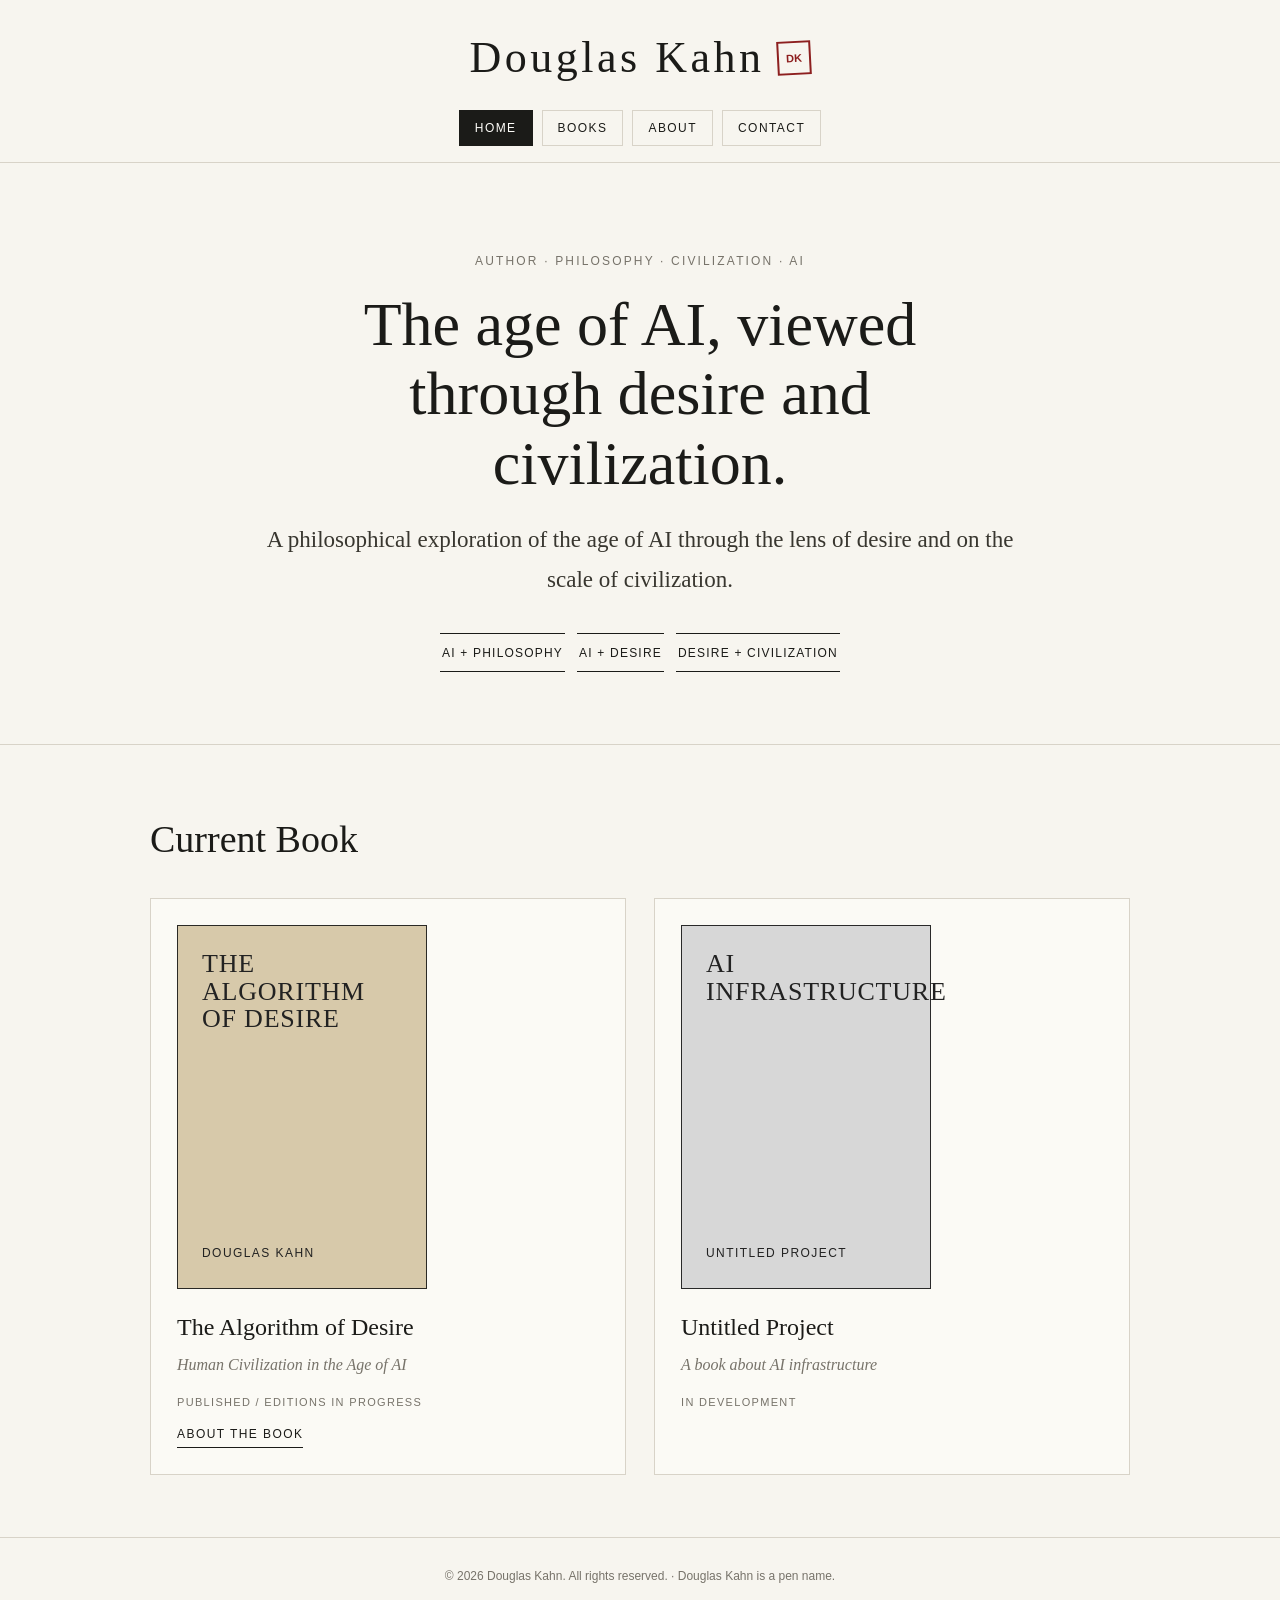
==== index.html @ 1f970828 "Add files via upload" ====
<!doctype html><html lang="en"><head><meta charset="utf-8"><meta name="viewport" content="width=device-width,initial-scale=1"><title>Douglas Kahn — Official Website</title><meta name="description" content="Official website of Douglas Kahn, author of The Algorithm of Desire."><link rel="stylesheet" href="style.css"></head><body data-page="home"><header class="site-header"><div class="site-shell header-inner"><div class="brand-row"><a class="brand" href="index.html">Douglas Kahn</a><div class="seal" aria-label="Seal placeholder">DK</div></div><nav class="nav" aria-label="Primary navigation"><a href="index.html" data-page="home">HOME</a><a href="books.html" data-page="books">BOOKS</a><a href="about.html" data-page="about">ABOUT</a><a href="contact.html" data-page="contact">CONTACT</a></nav></div></header><main><section class="hero site-shell"><div class="eyebrow">Author · Philosophy · Civilization · AI</div><h1>The age of AI, viewed through desire and civilization.</h1><p>A philosophical exploration of the age of AI through the lens of desire and on the scale of civilization.</p><div class="keywords"><span class="keyword">AI + PHILOSOPHY</span><span class="keyword">AI + DESIRE</span><span class="keyword">DESIRE + CIVILIZATION</span></div></section><section class="section"><div class="site-shell"><h2>Current Book</h2><div class="book-grid"><article class="book-card"><a href="algorithm-of-desire.html"><div class="cover-placeholder current"><div class="cover-title">THE ALGORITHM<br>OF DESIRE</div><div class="cover-author">DOUGLAS KAHN</div></div><h3>The Algorithm of Desire</h3><p class="subtitle">Human Civilization in the Age of AI</p></a><div class="status">Published / Editions in progress</div><a class="text-link" href="algorithm-of-desire.html">ABOUT THE BOOK</a></article><article class="book-card"><div class="cover-placeholder future"><div class="cover-title">AI<br>INFRASTRUCTURE</div><div class="cover-author">UNTITLED PROJECT</div></div><h3>Untitled Project</h3><p class="subtitle">A book about AI infrastructure</p><div class="status">In Development</div></article></div></div></section></main><footer class="site-footer"><div class="site-shell">© 2026 Douglas Kahn. All rights reserved. · Douglas Kahn is a pen name.</div></footer><script src="script.js"></script></body></html>
---- style.css ----
:root{--bg:#f7f5ef;--paper:#fffefa;--ink:#1b1b18;--muted:#77736a;--line:#d8d3c8;--accent:#8d1f1f;--max:980px}*{box-sizing:border-box}html{scroll-behavior:smooth}body{margin:0;background:var(--bg);color:var(--ink);font-family:Georgia,"Times New Roman",serif;line-height:1.72}a{color:inherit;text-decoration:none}.site-shell{width:min(calc(100% - 32px),var(--max));margin:0 auto}.site-header{position:sticky;top:0;z-index:20;background:rgba(247,245,239,.96);backdrop-filter:blur(8px);border-bottom:1px solid var(--line)}.header-inner{padding:20px 0 16px}.brand-row{display:flex;align-items:center;justify-content:center;gap:12px}.brand{font-size:clamp(28px,4vw,44px);letter-spacing:.08em;font-weight:500;text-align:center}.seal{width:34px;height:34px;border:2px solid var(--accent);color:var(--accent);display:grid;place-items:center;font-family:Arial,sans-serif;font-weight:700;font-size:11px;line-height:1;transform:rotate(-3deg)}.nav{margin-top:14px;display:flex;justify-content:center;flex-wrap:wrap;gap:9px}.nav a{border:1px solid var(--line);padding:7px 15px;font-family:Arial,sans-serif;font-size:12px;letter-spacing:.12em}.nav a:hover,.nav a.active{border-color:var(--ink);background:var(--ink);color:var(--paper)}main{min-height:70vh}.hero{padding:88px 0 72px;text-align:center}.eyebrow{font-family:Arial,sans-serif;font-size:12px;letter-spacing:.18em;text-transform:uppercase;color:var(--muted)}.hero h1{max-width:760px;margin:18px auto 22px;font-size:clamp(34px,5vw,62px);line-height:1.12;font-weight:500}.hero p{max-width:760px;margin:0 auto;font-size:clamp(18px,2vw,23px);color:#38362f}.keywords{margin-top:34px;display:flex;justify-content:center;flex-wrap:wrap;gap:12px;font-family:Arial,sans-serif;font-size:12px;letter-spacing:.1em}.keyword{border-top:1px solid var(--ink);border-bottom:1px solid var(--ink);padding:9px 2px 7px}.section{padding:62px 0;border-top:1px solid var(--line)}.section h2{margin:0 0 26px;font-size:clamp(26px,3vw,38px);font-weight:500}.section-intro{max-width:760px;color:#444139;margin-bottom:34px}.text-link{display:inline-block;margin-top:12px;font-family:Arial,sans-serif;font-size:12px;letter-spacing:.12em;border-bottom:1px solid var(--ink);padding-bottom:3px}.book-grid{display:grid;grid-template-columns:repeat(2,minmax(0,1fr));gap:28px}.book-card{border:1px solid var(--line);padding:26px;background:rgba(255,254,250,.6)}.book-card h3{margin:18px 0 3px;font-size:24px;font-weight:500}.book-card .subtitle{margin:0;color:var(--muted);font-style:italic}.cover-placeholder{aspect-ratio:5.5/8;border:1px solid #2a2925;background:#e5dfd2;display:flex;flex-direction:column;justify-content:space-between;padding:24px;color:#222;max-width:250px}.cover-placeholder.current{background:#d7c9aa}.cover-placeholder.future{background:#d7d7d5;filter:grayscale(1)}.cover-title{font-size:26px;line-height:1.05;letter-spacing:.03em}.cover-author{font-family:Arial,sans-serif;font-size:12px;letter-spacing:.12em}.status{margin-top:14px;font-family:Arial,sans-serif;font-size:11px;letter-spacing:.12em;color:var(--muted);text-transform:uppercase}.book-layout{display:grid;grid-template-columns:270px minmax(0,1fr);gap:54px;align-items:start}.book-meta h1{margin:0;font-size:clamp(34px,5vw,54px);line-height:1.08;font-weight:500}.book-meta .subtitle{margin:8px 0 20px;font-size:20px;font-style:italic;color:#4c4941}.prose{max-width:720px;font-size:18px}.prose p{margin:0 0 18px}.editions{display:grid;grid-template-columns:repeat(2,minmax(0,1fr));gap:20px}.edition{border:1px solid var(--line);background:rgba(255,254,250,.55);padding:22px}.edition-head{display:flex;gap:18px;align-items:flex-start}.edition-cover{width:78px;aspect-ratio:5.5/8;border:1px solid #777268;background:#e8e3d7;display:grid;place-items:center;text-align:center;font-family:Arial,sans-serif;font-size:10px;color:#5f5a50;padding:8px}.edition h3{margin:0 0 5px;font-size:22px;font-weight:500}.release{font-family:Arial,sans-serif;font-size:11px;text-transform:uppercase;letter-spacing:.12em;color:var(--accent)}.format{margin-top:18px;padding-top:14px;border-top:1px solid var(--line)}.format strong{display:block;font-family:Arial,sans-serif;font-size:11px;letter-spacing:.12em;text-transform:uppercase;margin-bottom:5px}.retailers{color:#4a463e;font-size:15px}.about-box{max-width:700px;font-size:19px}.contact-options{display:grid;grid-template-columns:1fr 1fr;gap:22px}.contact-box{border:1px solid var(--line);padding:24px;background:rgba(255,254,250,.55)}.contact-box h3{margin-top:0}.note{color:var(--muted);font-size:14px}.site-footer{border-top:1px solid var(--line);padding:28px 0 45px;color:var(--muted);font-family:Arial,sans-serif;font-size:12px;text-align:center}@media(max-width:720px){.site-shell{width:min(calc(100% - 22px),var(--max))}.header-inner{padding:14px 0 12px}.brand{font-size:27px}.seal{width:29px;height:29px;font-size:9px}.nav{gap:6px;margin-top:11px}.nav a{padding:6px 10px;font-size:10px}.hero{padding:58px 0 48px}.book-grid,.editions,.contact-options{grid-template-columns:1fr}.book-layout{grid-template-columns:1fr;gap:30px}.cover-placeholder{max-width:220px}}
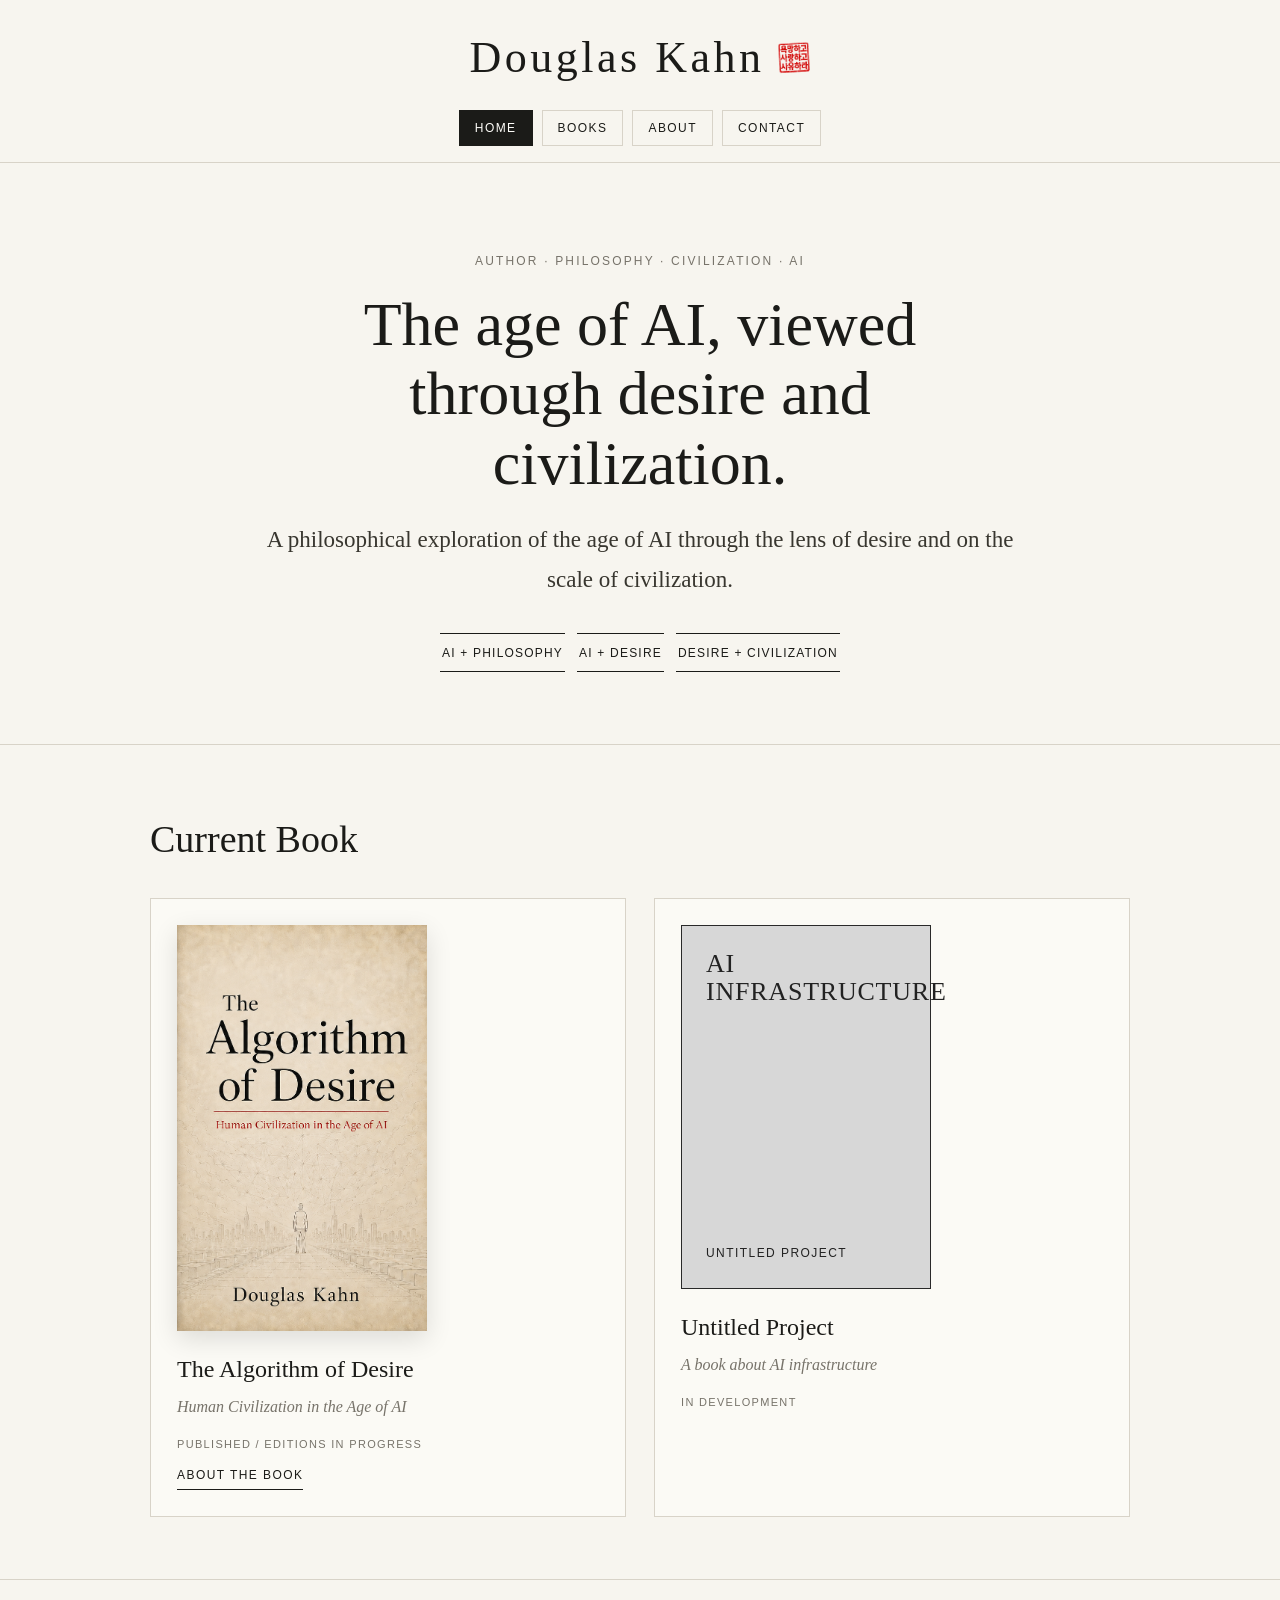
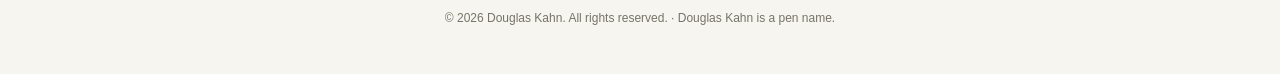
==== commit bedf29f0: "Add files via upload" ====
--- a/index.html
+++ b/index.html
@@ -1 +1 @@
-<!doctype html><html lang="en"><head><meta charset="utf-8"><meta name="viewport" content="width=device-width,initial-scale=1"><title>Douglas Kahn — Official Website</title><meta name="description" content="Official website of Douglas Kahn, author of The Algorithm of Desire."><link rel="stylesheet" href="style.css"></head><body data-page="home"><header class="site-header"><div class="site-shell header-inner"><div class="brand-row"><a class="brand" href="index.html">Douglas Kahn</a><div class="seal" aria-label="Seal placeholder">DK</div></div><nav class="nav" aria-label="Primary navigation"><a href="index.html" data-page="home">HOME</a><a href="books.html" data-page="books">BOOKS</a><a href="about.html" data-page="about">ABOUT</a><a href="contact.html" data-page="contact">CONTACT</a></nav></div></header><main><section class="hero site-shell"><div class="eyebrow">Author · Philosophy · Civilization · AI</div><h1>The age of AI, viewed through desire and civilization.</h1><p>A philosophical exploration of the age of AI through the lens of desire and on the scale of civilization.</p><div class="keywords"><span class="keyword">AI + PHILOSOPHY</span><span class="keyword">AI + DESIRE</span><span class="keyword">DESIRE + CIVILIZATION</span></div></section><section class="section"><div class="site-shell"><h2>Current Book</h2><div class="book-grid"><article class="book-card"><a href="algorithm-of-desire.html"><div class="cover-placeholder current"><div class="cover-title">THE ALGORITHM<br>OF DESIRE</div><div class="cover-author">DOUGLAS KAHN</div></div><h3>The Algorithm of Desire</h3><p class="subtitle">Human Civilization in the Age of AI</p></a><div class="status">Published / Editions in progress</div><a class="text-link" href="algorithm-of-desire.html">ABOUT THE BOOK</a></article><article class="book-card"><div class="cover-placeholder future"><div class="cover-title">AI<br>INFRASTRUCTURE</div><div class="cover-author">UNTITLED PROJECT</div></div><h3>Untitled Project</h3><p class="subtitle">A book about AI infrastructure</p><div class="status">In Development</div></article></div></div></section></main><footer class="site-footer"><div class="site-shell">© 2026 Douglas Kahn. All rights reserved. · Douglas Kahn is a pen name.</div></footer><script src="script.js"></script></body></html>+<!doctype html><html lang="en"><head><meta charset="utf-8"><meta name="viewport" content="width=device-width,initial-scale=1"><title>Douglas Kahn — Official Website</title><meta name="description" content="Official website of Douglas Kahn, author of The Algorithm of Desire."><link rel="stylesheet" href="style.css"></head><body data-page="home"><header class="site-header"><div class="site-shell header-inner"><div class="brand-row"><a class="brand" href="index.html">Douglas Kahn</a><img class="seal-image" src="assets/douglas-kahn-seal.png" alt="Douglas Kahn seal"></div><nav class="nav" aria-label="Primary navigation"><a href="index.html" data-page="home">HOME</a><a href="books.html" data-page="books">BOOKS</a><a href="about.html" data-page="about">ABOUT</a><a href="contact.html" data-page="contact">CONTACT</a></nav></div></header><main><section class="hero site-shell"><div class="eyebrow">Author · Philosophy · Civilization · AI</div><h1>The age of AI, viewed through desire and civilization.</h1><p>A philosophical exploration of the age of AI through the lens of desire and on the scale of civilization.</p><div class="keywords"><span class="keyword">AI + PHILOSOPHY</span><span class="keyword">AI + DESIRE</span><span class="keyword">DESIRE + CIVILIZATION</span></div></section><section class="section"><div class="site-shell"><h2>Current Book</h2><div class="book-grid"><article class="book-card"><a href="algorithm-of-desire.html"><img class="book-cover current-cover" src="assets/algorithm-of-desire-front.png" alt="The Algorithm of Desire front cover"><h3>The Algorithm of Desire</h3><p class="subtitle">Human Civilization in the Age of AI</p></a><div class="status">Published / Editions in progress</div><a class="text-link" href="algorithm-of-desire.html">ABOUT THE BOOK</a></article><article class="book-card"><div class="cover-placeholder future"><div class="cover-title">AI<br>INFRASTRUCTURE</div><div class="cover-author">UNTITLED PROJECT</div></div><h3>Untitled Project</h3><p class="subtitle">A book about AI infrastructure</p><div class="status">In Development</div></article></div></div></section></main><footer class="site-footer"><div class="site-shell">© 2026 Douglas Kahn. All rights reserved. · Douglas Kahn is a pen name.</div></footer><script src="script.js"></script></body></html>
--- a/style.css
+++ b/style.css
@@ -1,2 +1,2 @@
 
-:root{--bg:#f7f5ef;--paper:#fffefa;--ink:#1b1b18;--muted:#77736a;--line:#d8d3c8;--accent:#8d1f1f;--max:980px}*{box-sizing:border-box}html{scroll-behavior:smooth}body{margin:0;background:var(--bg);color:var(--ink);font-family:Georgia,"Times New Roman",serif;line-height:1.72}a{color:inherit;text-decoration:none}.site-shell{width:min(calc(100% - 32px),var(--max));margin:0 auto}.site-header{position:sticky;top:0;z-index:20;background:rgba(247,245,239,.96);backdrop-filter:blur(8px);border-bottom:1px solid var(--line)}.header-inner{padding:20px 0 16px}.brand-row{display:flex;align-items:center;justify-content:center;gap:12px}.brand{font-size:clamp(28px,4vw,44px);letter-spacing:.08em;font-weight:500;text-align:center}.seal{width:34px;height:34px;border:2px solid var(--accent);color:var(--accent);display:grid;place-items:center;font-family:Arial,sans-serif;font-weight:700;font-size:11px;line-height:1;transform:rotate(-3deg)}.nav{margin-top:14px;display:flex;justify-content:center;flex-wrap:wrap;gap:9px}.nav a{border:1px solid var(--line);padding:7px 15px;font-family:Arial,sans-serif;font-size:12px;letter-spacing:.12em}.nav a:hover,.nav a.active{border-color:var(--ink);background:var(--ink);color:var(--paper)}main{min-height:70vh}.hero{padding:88px 0 72px;text-align:center}.eyebrow{font-family:Arial,sans-serif;font-size:12px;letter-spacing:.18em;text-transform:uppercase;color:var(--muted)}.hero h1{max-width:760px;margin:18px auto 22px;font-size:clamp(34px,5vw,62px);line-height:1.12;font-weight:500}.hero p{max-width:760px;margin:0 auto;font-size:clamp(18px,2vw,23px);color:#38362f}.keywords{margin-top:34px;display:flex;justify-content:center;flex-wrap:wrap;gap:12px;font-family:Arial,sans-serif;font-size:12px;letter-spacing:.1em}.keyword{border-top:1px solid var(--ink);border-bottom:1px solid var(--ink);padding:9px 2px 7px}.section{padding:62px 0;border-top:1px solid var(--line)}.section h2{margin:0 0 26px;font-size:clamp(26px,3vw,38px);font-weight:500}.section-intro{max-width:760px;color:#444139;margin-bottom:34px}.text-link{display:inline-block;margin-top:12px;font-family:Arial,sans-serif;font-size:12px;letter-spacing:.12em;border-bottom:1px solid var(--ink);padding-bottom:3px}.book-grid{display:grid;grid-template-columns:repeat(2,minmax(0,1fr));gap:28px}.book-card{border:1px solid var(--line);padding:26px;background:rgba(255,254,250,.6)}.book-card h3{margin:18px 0 3px;font-size:24px;font-weight:500}.book-card .subtitle{margin:0;color:var(--muted);font-style:italic}.cover-placeholder{aspect-ratio:5.5/8;border:1px solid #2a2925;background:#e5dfd2;display:flex;flex-direction:column;justify-content:space-between;padding:24px;color:#222;max-width:250px}.cover-placeholder.current{background:#d7c9aa}.cover-placeholder.future{background:#d7d7d5;filter:grayscale(1)}.cover-title{font-size:26px;line-height:1.05;letter-spacing:.03em}.cover-author{font-family:Arial,sans-serif;font-size:12px;letter-spacing:.12em}.status{margin-top:14px;font-family:Arial,sans-serif;font-size:11px;letter-spacing:.12em;color:var(--muted);text-transform:uppercase}.book-layout{display:grid;grid-template-columns:270px minmax(0,1fr);gap:54px;align-items:start}.book-meta h1{margin:0;font-size:clamp(34px,5vw,54px);line-height:1.08;font-weight:500}.book-meta .subtitle{margin:8px 0 20px;font-size:20px;font-style:italic;color:#4c4941}.prose{max-width:720px;font-size:18px}.prose p{margin:0 0 18px}.editions{display:grid;grid-template-columns:repeat(2,minmax(0,1fr));gap:20px}.edition{border:1px solid var(--line);background:rgba(255,254,250,.55);padding:22px}.edition-head{display:flex;gap:18px;align-items:flex-start}.edition-cover{width:78px;aspect-ratio:5.5/8;border:1px solid #777268;background:#e8e3d7;display:grid;place-items:center;text-align:center;font-family:Arial,sans-serif;font-size:10px;color:#5f5a50;padding:8px}.edition h3{margin:0 0 5px;font-size:22px;font-weight:500}.release{font-family:Arial,sans-serif;font-size:11px;text-transform:uppercase;letter-spacing:.12em;color:var(--accent)}.format{margin-top:18px;padding-top:14px;border-top:1px solid var(--line)}.format strong{display:block;font-family:Arial,sans-serif;font-size:11px;letter-spacing:.12em;text-transform:uppercase;margin-bottom:5px}.retailers{color:#4a463e;font-size:15px}.about-box{max-width:700px;font-size:19px}.contact-options{display:grid;grid-template-columns:1fr 1fr;gap:22px}.contact-box{border:1px solid var(--line);padding:24px;background:rgba(255,254,250,.55)}.contact-box h3{margin-top:0}.note{color:var(--muted);font-size:14px}.site-footer{border-top:1px solid var(--line);padding:28px 0 45px;color:var(--muted);font-family:Arial,sans-serif;font-size:12px;text-align:center}@media(max-width:720px){.site-shell{width:min(calc(100% - 22px),var(--max))}.header-inner{padding:14px 0 12px}.brand{font-size:27px}.seal{width:29px;height:29px;font-size:9px}.nav{gap:6px;margin-top:11px}.nav a{padding:6px 10px;font-size:10px}.hero{padding:58px 0 48px}.book-grid,.editions,.contact-options{grid-template-columns:1fr}.book-layout{grid-template-columns:1fr;gap:30px}.cover-placeholder{max-width:220px}}
+:root{--bg:#f7f5ef;--paper:#fffefa;--ink:#1b1b18;--muted:#77736a;--line:#d8d3c8;--accent:#8d1f1f;--max:980px}*{box-sizing:border-box}html{scroll-behavior:smooth}body{margin:0;background:var(--bg);color:var(--ink);font-family:Georgia,"Times New Roman",serif;line-height:1.72}a{color:inherit;text-decoration:none}.site-shell{width:min(calc(100% - 32px),var(--max));margin:0 auto}.site-header{position:sticky;top:0;z-index:20;background:rgba(247,245,239,.96);backdrop-filter:blur(8px);border-bottom:1px solid var(--line)}.header-inner{padding:20px 0 16px}.brand-row{display:flex;align-items:center;justify-content:center;gap:12px}.brand{font-size:clamp(28px,4vw,44px);letter-spacing:.08em;font-weight:500;text-align:center}.seal-image{width:34px;height:34px;object-fit:contain;display:block;flex:0 0 auto;transform:rotate(-3deg)}.nav{margin-top:14px;display:flex;justify-content:center;flex-wrap:wrap;gap:9px}.nav a{border:1px solid var(--line);padding:7px 15px;font-family:Arial,sans-serif;font-size:12px;letter-spacing:.12em}.nav a:hover,.nav a.active{border-color:var(--ink);background:var(--ink);color:var(--paper)}main{min-height:70vh}.hero{padding:88px 0 72px;text-align:center}.eyebrow{font-family:Arial,sans-serif;font-size:12px;letter-spacing:.18em;text-transform:uppercase;color:var(--muted)}.hero h1{max-width:760px;margin:18px auto 22px;font-size:clamp(34px,5vw,62px);line-height:1.12;font-weight:500}.hero p{max-width:760px;margin:0 auto;font-size:clamp(18px,2vw,23px);color:#38362f}.keywords{margin-top:34px;display:flex;justify-content:center;flex-wrap:wrap;gap:12px;font-family:Arial,sans-serif;font-size:12px;letter-spacing:.1em}.keyword{border-top:1px solid var(--ink);border-bottom:1px solid var(--ink);padding:9px 2px 7px}.section{padding:62px 0;border-top:1px solid var(--line)}.section h2{margin:0 0 26px;font-size:clamp(26px,3vw,38px);font-weight:500}.section-intro{max-width:760px;color:#444139;margin-bottom:34px}.text-link{display:inline-block;margin-top:12px;font-family:Arial,sans-serif;font-size:12px;letter-spacing:.12em;border-bottom:1px solid var(--ink);padding-bottom:3px}.book-grid{display:grid;grid-template-columns:repeat(2,minmax(0,1fr));gap:28px}.book-card{border:1px solid var(--line);padding:26px;background:rgba(255,254,250,.6)}.book-card h3{margin:18px 0 3px;font-size:24px;font-weight:500}.book-card .subtitle{margin:0;color:var(--muted);font-style:italic}.book-cover{width:100%;max-width:250px;height:auto;display:block;box-shadow:0 8px 24px rgba(0,0,0,.12)}.detail-cover{max-width:270px}.cover-placeholder{aspect-ratio:5.5/8;border:1px solid #2a2925;background:#e5dfd2;display:flex;flex-direction:column;justify-content:space-between;padding:24px;color:#222;max-width:250px}.cover-placeholder.current{background:#d7c9aa}.cover-placeholder.future{background:#d7d7d5;filter:grayscale(1)}.cover-title{font-size:26px;line-height:1.05;letter-spacing:.03em}.cover-author{font-family:Arial,sans-serif;font-size:12px;letter-spacing:.12em}.status{margin-top:14px;font-family:Arial,sans-serif;font-size:11px;letter-spacing:.12em;color:var(--muted);text-transform:uppercase}.book-layout{display:grid;grid-template-columns:270px minmax(0,1fr);gap:54px;align-items:start}.book-meta h1{margin:0;font-size:clamp(34px,5vw,54px);line-height:1.08;font-weight:500}.book-meta .subtitle{margin:8px 0 20px;font-size:20px;font-style:italic;color:#4c4941}.prose{max-width:720px;font-size:18px}.prose p{margin:0 0 18px}.editions{display:grid;grid-template-columns:repeat(2,minmax(0,1fr));gap:20px}.edition{border:1px solid var(--line);background:rgba(255,254,250,.55);padding:22px}.edition-head{display:flex;gap:18px;align-items:flex-start}.edition-cover-image{width:78px;height:auto;display:block;box-shadow:0 4px 12px rgba(0,0,0,.10)}.edition-cover{width:78px;aspect-ratio:5.5/8;border:1px solid #777268;background:#e8e3d7;display:grid;place-items:center;text-align:center;font-family:Arial,sans-serif;font-size:10px;color:#5f5a50;padding:8px}.edition h3{margin:0 0 5px;font-size:22px;font-weight:500}.release{font-family:Arial,sans-serif;font-size:11px;text-transform:uppercase;letter-spacing:.12em;color:var(--accent)}.format{margin-top:18px;padding-top:14px;border-top:1px solid var(--line)}.format strong{display:block;font-family:Arial,sans-serif;font-size:11px;letter-spacing:.12em;text-transform:uppercase;margin-bottom:5px}.retailers{color:#4a463e;font-size:15px}.about-box{max-width:700px;font-size:19px}.contact-options{display:grid;grid-template-columns:1fr 1fr;gap:22px}.contact-box{border:1px solid var(--line);padding:24px;background:rgba(255,254,250,.55)}.contact-box h3{margin-top:0}.note{color:var(--muted);font-size:14px}.site-footer{border-top:1px solid var(--line);padding:28px 0 45px;color:var(--muted);font-family:Arial,sans-serif;font-size:12px;text-align:center}@media(max-width:720px){.site-shell{width:min(calc(100% - 22px),var(--max))}.header-inner{padding:14px 0 12px}.brand{font-size:27px}.seal-image{width:29px;height:29px}.nav{gap:6px;margin-top:11px}.nav a{padding:6px 10px;font-size:10px}.hero{padding:58px 0 48px}.book-grid,.editions,.contact-options{grid-template-columns:1fr}.book-layout{grid-template-columns:1fr;gap:30px}.cover-placeholder,.book-cover{max-width:220px}.detail-cover{max-width:240px}}
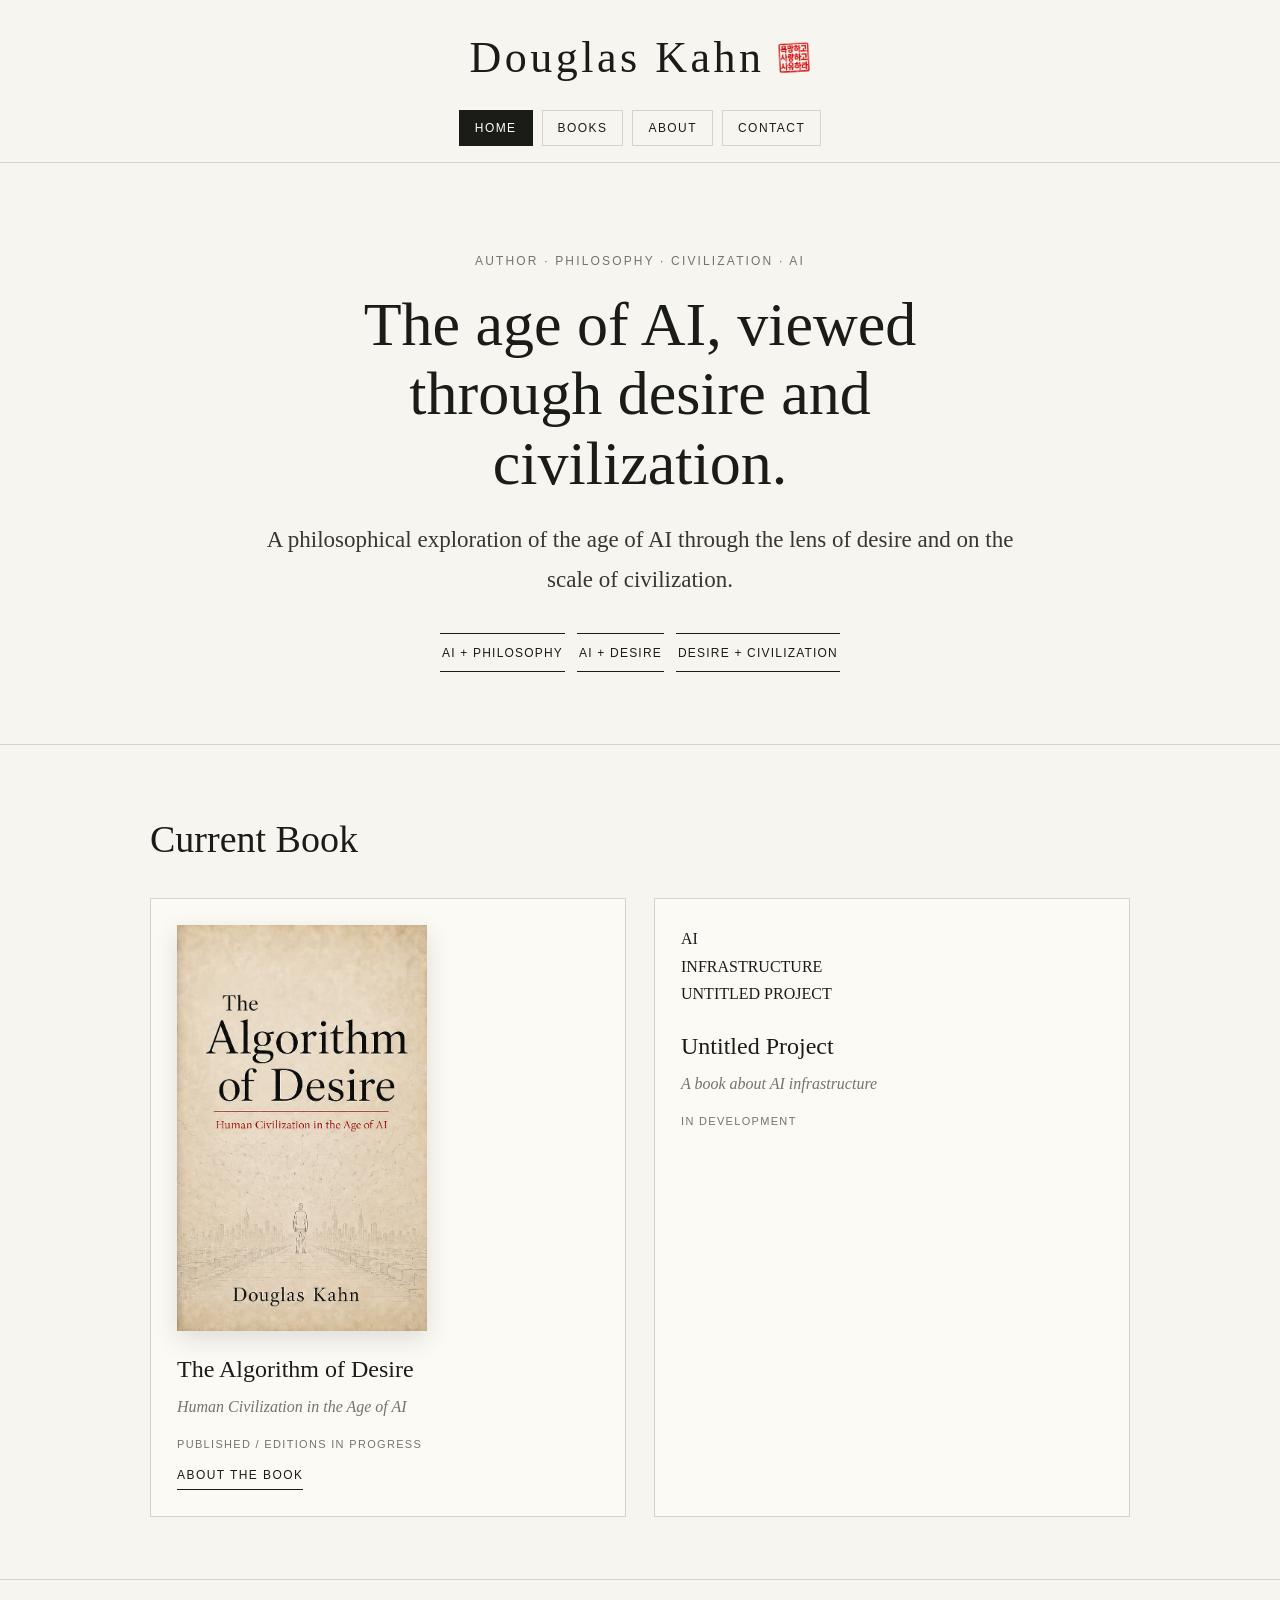
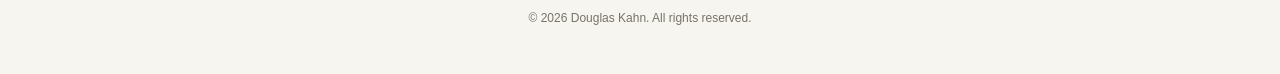
==== commit 7a19e441: "Add files via upload" ====
--- a/index.html
+++ b/index.html
@@ -1 +1 @@
-<!doctype html><html lang="en"><head><meta charset="utf-8"><meta name="viewport" content="width=device-width,initial-scale=1"><title>Douglas Kahn — Official Website</title><meta name="description" content="Official website of Douglas Kahn, author of The Algorithm of Desire."><link rel="stylesheet" href="style.css"></head><body data-page="home"><header class="site-header"><div class="site-shell header-inner"><div class="brand-row"><a class="brand" href="index.html">Douglas Kahn</a><img class="seal-image" src="assets/douglas-kahn-seal.png" alt="Douglas Kahn seal"></div><nav class="nav" aria-label="Primary navigation"><a href="index.html" data-page="home">HOME</a><a href="books.html" data-page="books">BOOKS</a><a href="about.html" data-page="about">ABOUT</a><a href="contact.html" data-page="contact">CONTACT</a></nav></div></header><main><section class="hero site-shell"><div class="eyebrow">Author · Philosophy · Civilization · AI</div><h1>The age of AI, viewed through desire and civilization.</h1><p>A philosophical exploration of the age of AI through the lens of desire and on the scale of civilization.</p><div class="keywords"><span class="keyword">AI + PHILOSOPHY</span><span class="keyword">AI + DESIRE</span><span class="keyword">DESIRE + CIVILIZATION</span></div></section><section class="section"><div class="site-shell"><h2>Current Book</h2><div class="book-grid"><article class="book-card"><a href="algorithm-of-desire.html"><img class="book-cover current-cover" src="assets/algorithm-of-desire-front.png" alt="The Algorithm of Desire front cover"><h3>The Algorithm of Desire</h3><p class="subtitle">Human Civilization in the Age of AI</p></a><div class="status">Published / Editions in progress</div><a class="text-link" href="algorithm-of-desire.html">ABOUT THE BOOK</a></article><article class="book-card"><div class="cover-placeholder future"><div class="cover-title">AI<br>INFRASTRUCTURE</div><div class="cover-author">UNTITLED PROJECT</div></div><h3>Untitled Project</h3><p class="subtitle">A book about AI infrastructure</p><div class="status">In Development</div></article></div></div></section></main><footer class="site-footer"><div class="site-shell">© 2026 Douglas Kahn. All rights reserved. · Douglas Kahn is a pen name.</div></footer><script src="script.js"></script></body></html>+<!doctype html><html lang="en"><head><meta charset="utf-8"><meta name="viewport" content="width=device-width,initial-scale=1"><title>Douglas Kahn — Official Website</title><meta name="description" content="Official website of Douglas Kahn, author of The Algorithm of Desire."><link rel="stylesheet" href="style.css"></head><body data-page="home"><header class="site-header"><div class="site-shell header-inner"><div class="brand-row"><a class="brand" href="index.html">Douglas Kahn</a><img class="seal-image" src="assets/douglas-kahn-seal.png" alt="Douglas Kahn seal"></div><nav class="nav" aria-label="Primary navigation"><a href="index.html" data-page="home">HOME</a><a href="books.html" data-page="books">BOOKS</a><a href="about.html" data-page="about">ABOUT</a><a href="contact.html" data-page="contact">CONTACT</a></nav></div></header><main><section class="hero site-shell"><div class="eyebrow">Author · Philosophy · Civilization · AI</div><h1>The age of AI, viewed through desire and civilization.</h1><p>A philosophical exploration of the age of AI through the lens of desire and on the scale of civilization.</p><div class="keywords"><span class="keyword">AI + PHILOSOPHY</span><span class="keyword">AI + DESIRE</span><span class="keyword">DESIRE + CIVILIZATION</span></div></section><section class="section"><div class="site-shell"><h2>Current Book</h2><div class="book-grid"><article class="book-card"><a href="algorithm-of-desire.html"><img class="book-cover current-cover" src="assets/algorithm-of-desire-front.png" alt="The Algorithm of Desire front cover"><h3>The Algorithm of Desire</h3><p class="subtitle">Human Civilization in the Age of AI</p></a><div class="status">Published / Editions in progress</div><a class="text-link" href="algorithm-of-desire.html">ABOUT THE BOOK</a></article><article class="book-card"><div class="cover-placeholder future"><div class="cover-title">AI<br>INFRASTRUCTURE</div><div class="cover-author">UNTITLED PROJECT</div></div><h3>Untitled Project</h3><p class="subtitle">A book about AI infrastructure</p><div class="status">In Development</div></article></div></div></section></main><footer class="site-footer"><div class="site-shell">© 2026 Douglas Kahn. All rights reserved.</div></footer><script src="script.js"></script></body></html>
--- a/style.css
+++ b/style.css
@@ -1,2 +1,76 @@
-
-:root{--bg:#f7f5ef;--paper:#fffefa;--ink:#1b1b18;--muted:#77736a;--line:#d8d3c8;--accent:#8d1f1f;--max:980px}*{box-sizing:border-box}html{scroll-behavior:smooth}body{margin:0;background:var(--bg);color:var(--ink);font-family:Georgia,"Times New Roman",serif;line-height:1.72}a{color:inherit;text-decoration:none}.site-shell{width:min(calc(100% - 32px),var(--max));margin:0 auto}.site-header{position:sticky;top:0;z-index:20;background:rgba(247,245,239,.96);backdrop-filter:blur(8px);border-bottom:1px solid var(--line)}.header-inner{padding:20px 0 16px}.brand-row{display:flex;align-items:center;justify-content:center;gap:12px}.brand{font-size:clamp(28px,4vw,44px);letter-spacing:.08em;font-weight:500;text-align:center}.seal-image{width:34px;height:34px;object-fit:contain;display:block;flex:0 0 auto;transform:rotate(-3deg)}.nav{margin-top:14px;display:flex;justify-content:center;flex-wrap:wrap;gap:9px}.nav a{border:1px solid var(--line);padding:7px 15px;font-family:Arial,sans-serif;font-size:12px;letter-spacing:.12em}.nav a:hover,.nav a.active{border-color:var(--ink);background:var(--ink);color:var(--paper)}main{min-height:70vh}.hero{padding:88px 0 72px;text-align:center}.eyebrow{font-family:Arial,sans-serif;font-size:12px;letter-spacing:.18em;text-transform:uppercase;color:var(--muted)}.hero h1{max-width:760px;margin:18px auto 22px;font-size:clamp(34px,5vw,62px);line-height:1.12;font-weight:500}.hero p{max-width:760px;margin:0 auto;font-size:clamp(18px,2vw,23px);color:#38362f}.keywords{margin-top:34px;display:flex;justify-content:center;flex-wrap:wrap;gap:12px;font-family:Arial,sans-serif;font-size:12px;letter-spacing:.1em}.keyword{border-top:1px solid var(--ink);border-bottom:1px solid var(--ink);padding:9px 2px 7px}.section{padding:62px 0;border-top:1px solid var(--line)}.section h2{margin:0 0 26px;font-size:clamp(26px,3vw,38px);font-weight:500}.section-intro{max-width:760px;color:#444139;margin-bottom:34px}.text-link{display:inline-block;margin-top:12px;font-family:Arial,sans-serif;font-size:12px;letter-spacing:.12em;border-bottom:1px solid var(--ink);padding-bottom:3px}.book-grid{display:grid;grid-template-columns:repeat(2,minmax(0,1fr));gap:28px}.book-card{border:1px solid var(--line);padding:26px;background:rgba(255,254,250,.6)}.book-card h3{margin:18px 0 3px;font-size:24px;font-weight:500}.book-card .subtitle{margin:0;color:var(--muted);font-style:italic}.book-cover{width:100%;max-width:250px;height:auto;display:block;box-shadow:0 8px 24px rgba(0,0,0,.12)}.detail-cover{max-width:270px}.cover-placeholder{aspect-ratio:5.5/8;border:1px solid #2a2925;background:#e5dfd2;display:flex;flex-direction:column;justify-content:space-between;padding:24px;color:#222;max-width:250px}.cover-placeholder.current{background:#d7c9aa}.cover-placeholder.future{background:#d7d7d5;filter:grayscale(1)}.cover-title{font-size:26px;line-height:1.05;letter-spacing:.03em}.cover-author{font-family:Arial,sans-serif;font-size:12px;letter-spacing:.12em}.status{margin-top:14px;font-family:Arial,sans-serif;font-size:11px;letter-spacing:.12em;color:var(--muted);text-transform:uppercase}.book-layout{display:grid;grid-template-columns:270px minmax(0,1fr);gap:54px;align-items:start}.book-meta h1{margin:0;font-size:clamp(34px,5vw,54px);line-height:1.08;font-weight:500}.book-meta .subtitle{margin:8px 0 20px;font-size:20px;font-style:italic;color:#4c4941}.prose{max-width:720px;font-size:18px}.prose p{margin:0 0 18px}.editions{display:grid;grid-template-columns:repeat(2,minmax(0,1fr));gap:20px}.edition{border:1px solid var(--line);background:rgba(255,254,250,.55);padding:22px}.edition-head{display:flex;gap:18px;align-items:flex-start}.edition-cover-image{width:78px;height:auto;display:block;box-shadow:0 4px 12px rgba(0,0,0,.10)}.edition-cover{width:78px;aspect-ratio:5.5/8;border:1px solid #777268;background:#e8e3d7;display:grid;place-items:center;text-align:center;font-family:Arial,sans-serif;font-size:10px;color:#5f5a50;padding:8px}.edition h3{margin:0 0 5px;font-size:22px;font-weight:500}.release{font-family:Arial,sans-serif;font-size:11px;text-transform:uppercase;letter-spacing:.12em;color:var(--accent)}.format{margin-top:18px;padding-top:14px;border-top:1px solid var(--line)}.format strong{display:block;font-family:Arial,sans-serif;font-size:11px;letter-spacing:.12em;text-transform:uppercase;margin-bottom:5px}.retailers{color:#4a463e;font-size:15px}.about-box{max-width:700px;font-size:19px}.contact-options{display:grid;grid-template-columns:1fr 1fr;gap:22px}.contact-box{border:1px solid var(--line);padding:24px;background:rgba(255,254,250,.55)}.contact-box h3{margin-top:0}.note{color:var(--muted);font-size:14px}.site-footer{border-top:1px solid var(--line);padding:28px 0 45px;color:var(--muted);font-family:Arial,sans-serif;font-size:12px;text-align:center}@media(max-width:720px){.site-shell{width:min(calc(100% - 22px),var(--max))}.header-inner{padding:14px 0 12px}.brand{font-size:27px}.seal-image{width:29px;height:29px}.nav{gap:6px;margin-top:11px}.nav a{padding:6px 10px;font-size:10px}.hero{padding:58px 0 48px}.book-grid,.editions,.contact-options{grid-template-columns:1fr}.book-layout{grid-template-columns:1fr;gap:30px}.cover-placeholder,.book-cover{max-width:220px}.detail-cover{max-width:240px}}
+:root{--bg:#f7f5ef;--paper:#fffefa;--ink:#1b1b18;--muted:#77736a;--line:#d8d3c8;--accent:#8d1f1f;--max:980px}
+*{box-sizing:border-box}
+html{scroll-behavior:smooth}
+body{margin:0;background:var(--bg);color:var(--ink);font-family:Georgia,"Times New Roman",serif;line-height:1.72}
+a{color:inherit;text-decoration:none}
+img{max-width:100%;display:block}
+.site-shell{width:min(calc(100% - 32px),var(--max));margin:0 auto}
+.site-header{position:sticky;top:0;z-index:20;background:rgba(247,245,239,.96);backdrop-filter:blur(8px);border-bottom:1px solid var(--line)}
+.header-inner{padding:20px 0 16px}
+.brand-row{display:flex;align-items:center;justify-content:center;gap:12px}
+.brand{font-size:clamp(28px,4vw,44px);letter-spacing:.08em;font-weight:500;text-align:center}
+.seal-image{width:34px;height:34px;object-fit:contain;display:block;flex:0 0 auto;transform:rotate(-3deg)}
+.nav{margin-top:14px;display:flex;justify-content:center;flex-wrap:wrap;gap:9px}
+.nav a{border:1px solid var(--line);padding:7px 15px;font-family:Arial,sans-serif;font-size:12px;letter-spacing:.12em}
+.nav a:hover,.nav a.active{border-color:var(--ink);background:var(--ink);color:var(--paper)}
+main{min-height:70vh}
+.hero{padding:88px 0 72px;text-align:center}
+.eyebrow{font-family:Arial,sans-serif;font-size:12px;letter-spacing:.18em;text-transform:uppercase;color:var(--muted)}
+.hero h1{max-width:760px;margin:18px auto 22px;font-size:clamp(34px,5vw,62px);line-height:1.12;font-weight:500}
+.hero p{max-width:760px;margin:0 auto;font-size:clamp(18px,2vw,23px);color:#38362f}
+.keywords{margin-top:34px;display:flex;justify-content:center;flex-wrap:wrap;gap:12px;font-family:Arial,sans-serif;font-size:12px;letter-spacing:.1em}
+.keyword{border-top:1px solid var(--ink);border-bottom:1px solid var(--ink);padding:9px 2px 7px}
+.section{padding:62px 0;border-top:1px solid var(--line)}
+.section h2{margin:0 0 26px;font-size:clamp(26px,3vw,38px);font-weight:500}
+.section-intro{max-width:760px;color:#444139;margin-bottom:34px}
+.text-link{display:inline-block;margin-top:12px;font-family:Arial,sans-serif;font-size:12px;letter-spacing:.12em;border-bottom:1px solid var(--ink);padding-bottom:3px}
+.book-grid{display:grid;grid-template-columns:repeat(2,minmax(0,1fr));gap:28px}
+.book-card{border:1px solid var(--line);padding:26px;background:rgba(255,254,250,.6)}
+.book-card h3{margin:18px 0 3px;font-size:24px;font-weight:500}
+.book-card .subtitle{margin:0;color:var(--muted);font-style:italic}
+.book-cover{width:100%;max-width:250px;height:auto;display:block;box-shadow:0 8px 24px rgba(0,0,0,.12)}
+.detail-cover{max-width:270px}
+.status{margin-top:14px;font-family:Arial,sans-serif;font-size:11px;letter-spacing:.12em;color:var(--muted);text-transform:uppercase}
+.book-layout{display:grid;grid-template-columns:270px minmax(0,1fr);gap:54px;align-items:start}
+.book-side{width:100%}
+.book-side .detail-cover{margin:0 0 20px}
+.download-card{max-width:270px;border-top:1px solid var(--line);padding-top:18px}
+.download-link{display:block}
+.download-link:hover .seal-download-image{transform:scale(1.01)}
+.seal-download-image{width:100%;height:auto;transition:transform .18s ease}
+.download-caption{margin-top:10px;font-family:Arial,sans-serif;font-size:11px;letter-spacing:.12em;text-transform:uppercase;color:var(--accent)}
+.download-note{margin-top:6px;font-size:13px;line-height:1.55;color:var(--muted)}
+.book-meta h1{margin:0;font-size:clamp(34px,5vw,54px);line-height:1.08;font-weight:500}
+.book-meta .subtitle{margin:8px 0 20px;font-size:20px;font-style:italic;color:#4c4941}
+.prose{max-width:720px;font-size:18px}
+.prose p{margin:0 0 18px}
+.editions{display:grid;grid-template-columns:repeat(2,minmax(0,1fr));gap:20px}
+.edition{border:1px solid var(--line);background:rgba(255,254,250,.55);padding:22px}
+.edition-head{display:flex;gap:18px;align-items:flex-start}
+.edition-cover-image{width:78px;height:auto;display:block;box-shadow:0 4px 12px rgba(0,0,0,.10)}
+.edition-cover{width:78px;aspect-ratio:5.5/8;border:1px solid #777268;background:#e8e3d7;display:grid;place-items:center;text-align:center;font-family:Arial,sans-serif;font-size:10px;color:#5f5a50;padding:8px}
+.edition h3{margin:0 0 5px;font-size:22px;font-weight:500}
+.release{font-family:Arial,sans-serif;font-size:11px;text-transform:uppercase;letter-spacing:.12em;color:var(--accent)}
+.format{margin-top:18px;padding-top:14px;border-top:1px solid var(--line)}
+.format strong{display:block;font-family:Arial,sans-serif;font-size:11px;letter-spacing:.12em;text-transform:uppercase;margin-bottom:5px}
+.retailers{color:#4a463e;font-size:15px}
+.about-box{max-width:700px;font-size:19px}
+.contact-options{display:grid;grid-template-columns:1fr 1fr;gap:22px}
+.contact-box{border:1px solid var(--line);padding:24px;background:rgba(255,254,250,.55)}
+.contact-box h3{margin-top:0}
+.note{color:var(--muted);font-size:14px}
+.site-footer{border-top:1px solid var(--line);padding:28px 0 45px;color:var(--muted);font-family:Arial,sans-serif;font-size:12px;text-align:center}
+@media(max-width:720px){
+  .site-shell{width:min(calc(100% - 22px),var(--max))}
+  .header-inner{padding:14px 0 12px}
+  .brand{font-size:27px}
+  .seal-image{width:29px;height:29px}
+  .nav{gap:6px;margin-top:11px}
+  .nav a{padding:6px 10px;font-size:10px}
+  .hero{padding:58px 0 48px}
+  .book-grid,.editions,.contact-options{grid-template-columns:1fr}
+  .book-layout{grid-template-columns:1fr;gap:30px}
+  .book-cover{max-width:220px}
+  .detail-cover{max-width:240px}
+  .download-card{max-width:240px}
+}
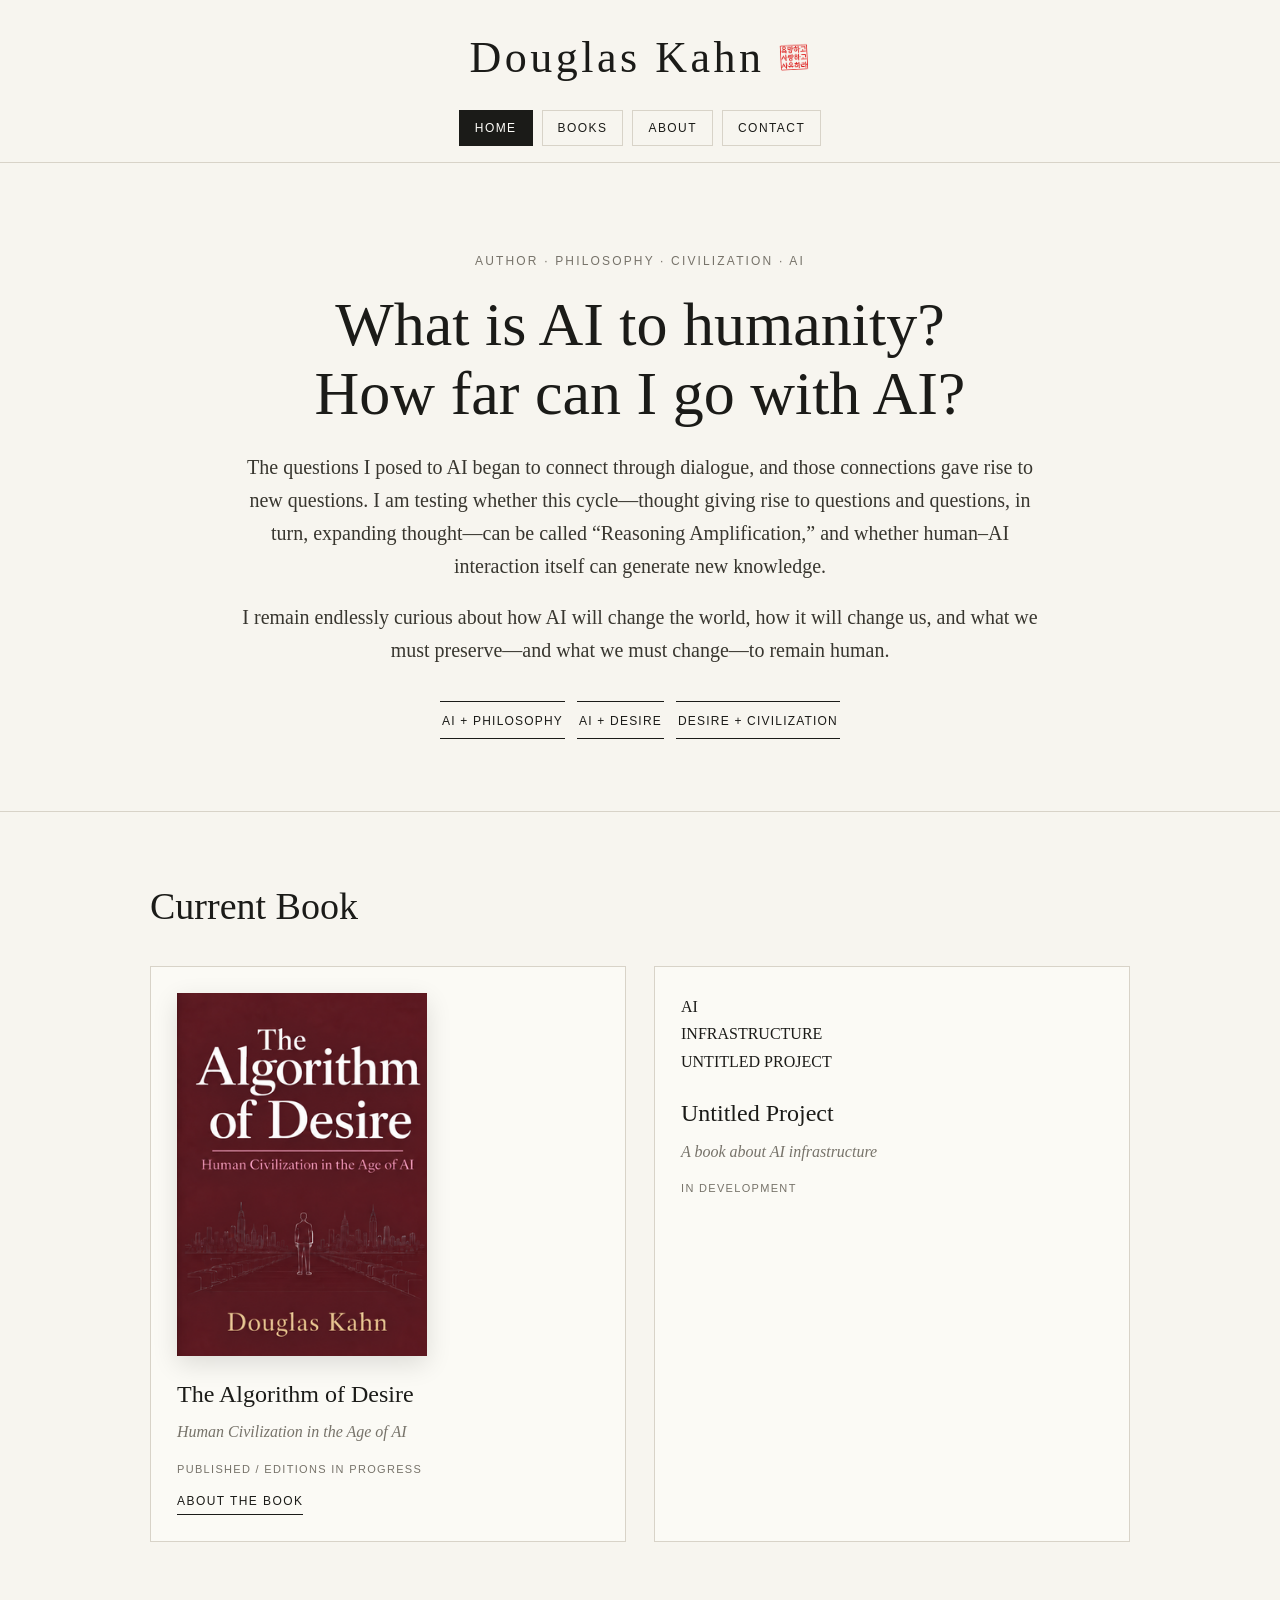
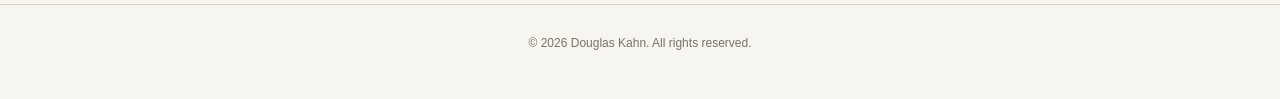
==== commit 7777a5fc: "Add files via upload" ====
--- a/index.html
+++ b/index.html
@@ -1 +1,123 @@
-<!doctype html><html lang="en"><head><meta charset="utf-8"><meta name="viewport" content="width=device-width,initial-scale=1"><title>Douglas Kahn — Official Website</title><meta name="description" content="Official website of Douglas Kahn, author of The Algorithm of Desire."><link rel="stylesheet" href="style.css"></head><body data-page="home"><header class="site-header"><div class="site-shell header-inner"><div class="brand-row"><a class="brand" href="index.html">Douglas Kahn</a><img class="seal-image" src="assets/douglas-kahn-seal.png" alt="Douglas Kahn seal"></div><nav class="nav" aria-label="Primary navigation"><a href="index.html" data-page="home">HOME</a><a href="books.html" data-page="books">BOOKS</a><a href="about.html" data-page="about">ABOUT</a><a href="contact.html" data-page="contact">CONTACT</a></nav></div></header><main><section class="hero site-shell"><div class="eyebrow">Author · Philosophy · Civilization · AI</div><h1>The age of AI, viewed through desire and civilization.</h1><p>A philosophical exploration of the age of AI through the lens of desire and on the scale of civilization.</p><div class="keywords"><span class="keyword">AI + PHILOSOPHY</span><span class="keyword">AI + DESIRE</span><span class="keyword">DESIRE + CIVILIZATION</span></div></section><section class="section"><div class="site-shell"><h2>Current Book</h2><div class="book-grid"><article class="book-card"><a href="algorithm-of-desire.html"><img class="book-cover current-cover" src="assets/algorithm-of-desire-front.png" alt="The Algorithm of Desire front cover"><h3>The Algorithm of Desire</h3><p class="subtitle">Human Civilization in the Age of AI</p></a><div class="status">Published / Editions in progress</div><a class="text-link" href="algorithm-of-desire.html">ABOUT THE BOOK</a></article><article class="book-card"><div class="cover-placeholder future"><div class="cover-title">AI<br>INFRASTRUCTURE</div><div class="cover-author">UNTITLED PROJECT</div></div><h3>Untitled Project</h3><p class="subtitle">A book about AI infrastructure</p><div class="status">In Development</div></article></div></div></section></main><footer class="site-footer"><div class="site-shell">© 2026 Douglas Kahn. All rights reserved.</div></footer><script src="script.js"></script></body></html>+<!DOCTYPE html>
+<html lang="en">
+<head>
+  <meta charset="utf-8"/>
+  <meta content="width=device-width,initial-scale=1" name="viewport"/>
+  <title>Douglas Kahn — Author of The Algorithm of Desire</title>
+  <meta content="Official website of Douglas Kahn, author of The Algorithm of Desire: Human Civilization in the Age of AI." name="description"/>
+  <meta content="index,follow" name="robots"/>
+  <link href="https://douglaskahn.kr/" rel="canonical"/>
+  <meta content="Douglas Kahn" property="og:site_name"/>
+  <meta content="website" property="og:type"/>
+  <meta content="Douglas Kahn — Author of The Algorithm of Desire" property="og:title"/>
+  <meta content="Official website of Douglas Kahn, author of The Algorithm of Desire: Human Civilization in the Age of AI." property="og:description"/>
+  <meta content="https://douglaskahn.kr/" property="og:url"/>
+  <meta content="https://douglaskahn.kr/assets/algorithm-of-desire-front.png" property="og:image"/>
+  <meta content="summary" name="twitter:card"/>
+  <meta content="Douglas Kahn — Author of The Algorithm of Desire" name="twitter:title"/>
+  <meta content="Official website of Douglas Kahn, author of The Algorithm of Desire: Human Civilization in the Age of AI." name="twitter:description"/>
+  <meta content="https://douglaskahn.kr/assets/algorithm-of-desire-front.png" name="twitter:image"/>
+  <script type="application/ld+json">
+    {
+      "@context": "https://schema.org",
+      "@graph": [
+        {
+          "@type": "Person",
+          "@id": "https://douglaskahn.kr/#douglas-kahn",
+          "name": "Douglas Kahn",
+          "url": "https://douglaskahn.kr/",
+          "jobTitle": "Author"
+        },
+        {
+          "@type": "WebSite",
+          "@id": "https://douglaskahn.kr/#website",
+          "url": "https://douglaskahn.kr/",
+          "name": "Douglas Kahn",
+          "publisher": {"@id": "https://douglaskahn.kr/#douglas-kahn"}
+        }
+      ]
+    }
+  </script>
+  <link href="style.css" rel="stylesheet"/>
+  <style>
+    .hero-reflection {
+      max-width: 820px;
+      margin: 0 auto;
+    }
+
+    .hero-reflection p {
+      max-width: none;
+      font-size: clamp(16px, 1.6vw, 20px);
+      line-height: 1.65;
+    }
+
+    .hero-reflection p + p {
+      margin-top: 18px;
+    }
+  </style>
+</head>
+<body data-page="home">
+  <header class="site-header">
+    <div class="site-shell header-inner">
+      <div class="brand-row">
+        <a class="brand" href="index.html">Douglas Kahn</a>
+        <img alt="Douglas Kahn seal" class="seal-image" src="assets/douglas-kahn-seal.png"/>
+      </div>
+      <nav aria-label="Primary navigation" class="nav">
+        <a data-page="home" href="index.html">HOME</a>
+        <a data-page="books" href="books.html">BOOKS</a>
+        <a data-page="about" href="about.html">ABOUT</a>
+        <a data-page="contact" href="contact.html">CONTACT</a>
+      </nav>
+    </div>
+  </header>
+
+  <main>
+    <section class="hero site-shell">
+      <div class="eyebrow">Author · Philosophy · Civilization · AI</div>
+      <h1>What is AI to humanity?<br/>How far can I go with AI?</h1>
+      <div class="hero-reflection">
+        <p>The questions I posed to AI began to connect through dialogue, and those connections gave rise to new questions. I am testing whether this cycle—thought giving rise to questions and questions, in turn, expanding thought—can be called “Reasoning Amplification,” and whether human–AI interaction itself can generate new knowledge.</p>
+        <p>I remain endlessly curious about how AI will change the world, how it will change us, and what we must preserve—and what we must change—to remain human.</p>
+      </div>
+      <div class="keywords">
+        <span class="keyword">AI + PHILOSOPHY</span>
+        <span class="keyword">AI + DESIRE</span>
+        <span class="keyword">DESIRE + CIVILIZATION</span>
+      </div>
+    </section>
+
+    <section class="section">
+      <div class="site-shell">
+        <h2>Current Book</h2>
+        <div class="book-grid">
+          <article class="book-card">
+            <a href="algorithm-of-desire.html">
+              <img alt="The Algorithm of Desire front cover" class="book-cover current-cover" src="assets/algorithm-of-desire-front.png"/>
+              <h3>The Algorithm of Desire</h3>
+              <p class="subtitle">Human Civilization in the Age of AI</p>
+            </a>
+            <div class="status">Published / Editions in progress</div>
+            <a class="text-link" href="algorithm-of-desire.html">ABOUT THE BOOK</a>
+          </article>
+
+          <article class="book-card">
+            <div class="cover-placeholder future">
+              <div class="cover-title">AI<br/>INFRASTRUCTURE</div>
+              <div class="cover-author">UNTITLED PROJECT</div>
+            </div>
+            <h3>Untitled Project</h3>
+            <p class="subtitle">A book about AI infrastructure</p>
+            <div class="status">In Development</div>
+          </article>
+        </div>
+      </div>
+    </section>
+  </main>
+
+  <footer class="site-footer">
+    <div class="site-shell">© 2026 Douglas Kahn. All rights reserved.</div>
+  </footer>
+  <script src="script.js"></script>
+</body>
+</html>
--- a/style.css
+++ b/style.css
@@ -54,7 +54,15 @@
 .format{margin-top:18px;padding-top:14px;border-top:1px solid var(--line)}
 .format strong{display:block;font-family:Arial,sans-serif;font-size:11px;letter-spacing:.12em;text-transform:uppercase;margin-bottom:5px}
 .retailers{color:#4a463e;font-size:15px}
-.about-box{max-width:700px;font-size:19px}
+
+.about-layout{display:grid;grid-template-columns:280px minmax(0,1fr);gap:46px;align-items:start}
+.about-figure{margin:0}
+.about-image{width:100%;height:auto;display:block}
+.about-copy{max-width:660px;font-size:18px}
+.about-copy p{margin:0 0 18px}
+.about-quote{margin:4px 0 22px;font-size:24px;line-height:1.35}
+.about-signoff{margin-top:28px;font-size:17px}
+.about-signoff span{display:inline-block;margin-top:6px;font-size:13px;letter-spacing:.06em;color:var(--muted);font-style:italic}
 .contact-options{display:grid;grid-template-columns:1fr 1fr;gap:22px}
 .contact-box{border:1px solid var(--line);padding:24px;background:rgba(255,254,250,.55)}
 .contact-box h3{margin-top:0}
@@ -68,9 +76,13 @@
   .nav{gap:6px;margin-top:11px}
   .nav a{padding:6px 10px;font-size:10px}
   .hero{padding:58px 0 48px}
-  .book-grid,.editions,.contact-options{grid-template-columns:1fr}
+  .book-grid,.editions,.contact-options,.about-layout{grid-template-columns:1fr}
   .book-layout{grid-template-columns:1fr;gap:30px}
   .book-cover{max-width:220px}
   .detail-cover{max-width:240px}
   .download-card{max-width:240px}
+  .about-layout{gap:26px}
+  .about-image{max-width:240px;margin:0 auto}
+  .about-copy{font-size:17px}
+  .about-quote{font-size:22px}
 }
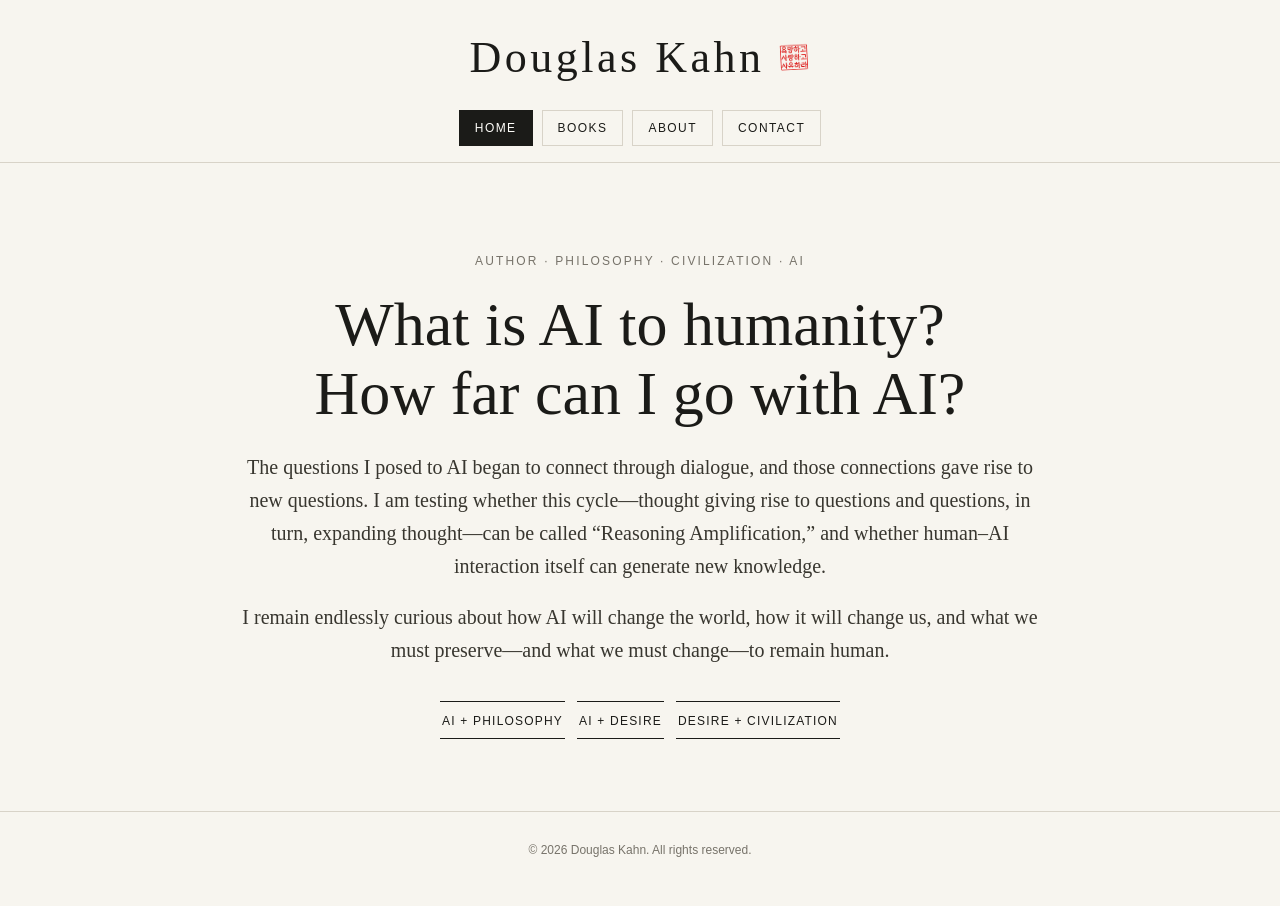
==== commit 4c9ed95c: "Add files via upload" ====
--- a/index.html
+++ b/index.html
@@ -87,32 +87,6 @@
       </div>
     </section>
 
-    <section class="section">
-      <div class="site-shell">
-        <h2>Current Book</h2>
-        <div class="book-grid">
-          <article class="book-card">
-            <a href="algorithm-of-desire.html">
-              <img alt="The Algorithm of Desire front cover" class="book-cover current-cover" src="assets/algorithm-of-desire-front.png"/>
-              <h3>The Algorithm of Desire</h3>
-              <p class="subtitle">Human Civilization in the Age of AI</p>
-            </a>
-            <div class="status">Published / Editions in progress</div>
-            <a class="text-link" href="algorithm-of-desire.html">ABOUT THE BOOK</a>
-          </article>
-
-          <article class="book-card">
-            <div class="cover-placeholder future">
-              <div class="cover-title">AI<br/>INFRASTRUCTURE</div>
-              <div class="cover-author">UNTITLED PROJECT</div>
-            </div>
-            <h3>Untitled Project</h3>
-            <p class="subtitle">A book about AI infrastructure</p>
-            <div class="status">In Development</div>
-          </article>
-        </div>
-      </div>
-    </section>
   </main>
 
   <footer class="site-footer">
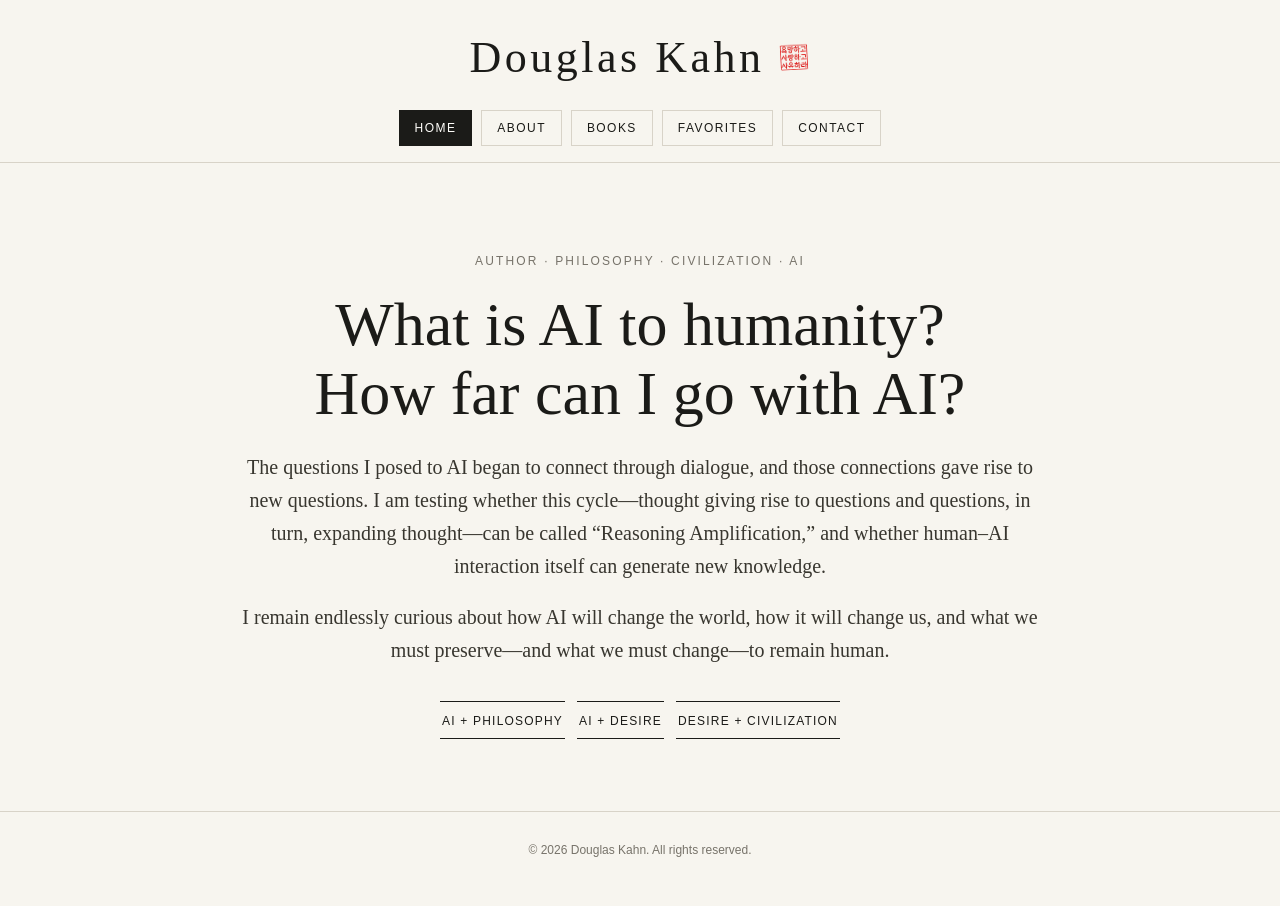
==== commit 52ae1519: "Add files via upload" ====
--- a/index.html
+++ b/index.html
@@ -38,7 +38,7 @@
       ]
     }
   </script>
-  <link href="style.css" rel="stylesheet"/>
+  <link href="style.css?v=12.1" rel="stylesheet"/>
   <style>
     .hero-reflection {
       max-width: 820px;
@@ -65,8 +65,9 @@
       </div>
       <nav aria-label="Primary navigation" class="nav">
         <a data-page="home" href="index.html">HOME</a>
+        <a data-page="about" href="about.html">ABOUT</a>
         <a data-page="books" href="books.html">BOOKS</a>
-        <a data-page="about" href="about.html">ABOUT</a>
+        <a data-page="favorites" href="favorites.html">FAVORITES</a>
         <a data-page="contact" href="contact.html">CONTACT</a>
       </nav>
     </div>
--- a/style.css
+++ b/style.css
@@ -68,6 +68,20 @@
 .contact-box h3{margin-top:0}
 .note{color:var(--muted);font-size:14px}
 .site-footer{border-top:1px solid var(--line);padding:28px 0 45px;color:var(--muted);font-family:Arial,sans-serif;font-size:12px;text-align:center}
+.favorites-intro{max-width:690px;margin:0 0 34px;color:#444139}
+.favorites-list{max-width:760px;border-top:1px solid var(--line)}
+.favorite-entry{display:grid;grid-template-columns:68px minmax(0,1fr);gap:15px;padding:17px 4px;border-bottom:1px solid var(--line)}
+.favorite-thumb{width:68px;aspect-ratio:1;display:grid;place-items:center;background:#262824;color:var(--paper);font-size:56px;line-height:1;font-weight:500}
+.favorite-thumb.light{background:#d8d1c1;color:#24221e}
+.favorite-film{width:68px;height:92px;display:grid;grid-template-rows:13px minmax(0,1fr) 13px;overflow:hidden;background:#262824;color:var(--paper)}
+.film-holes{display:flex;align-items:center;justify-content:space-evenly;padding:0 3px}
+.film-holes i{display:block;width:7px;height:5px;background:var(--paper)}
+.film-title{display:grid;place-items:center;border-top:1px solid #625f57;border-bottom:1px solid #625f57;font-family:Arial,sans-serif;font-size:10px;line-height:1;letter-spacing:.2em;padding-left:.2em}
+.favorite-meta{margin-bottom:5px;color:var(--muted);font-family:Arial,sans-serif;font-size:10px;line-height:1.35;letter-spacing:.1em;text-transform:uppercase}
+.favorite-title-row{display:flex;align-items:flex-start;justify-content:space-between;gap:12px}
+.favorite-title{margin:0;max-width:49ch;font-size:17px;line-height:1.3;font-weight:500}
+.favorite-link{flex:0 0 auto;padding-top:3px;border-bottom:1px solid var(--muted);color:var(--muted);font-family:Arial,sans-serif;font-size:10px;line-height:1.3;letter-spacing:.1em}
+.favorite-comment{max-width:60ch;margin:7px 0 0;font-size:13px;line-height:1.58}
 @media(max-width:720px){
   .site-shell{width:min(calc(100% - 22px),var(--max))}
   .header-inner{padding:14px 0 12px}
@@ -82,7 +96,15 @@
   .detail-cover{max-width:240px}
   .download-card{max-width:240px}
   .about-layout{gap:26px}
-  .about-image{max-width:240px;margin:0 auto}
+  .about-image{max-width:280px;margin:0 auto}
   .about-copy{font-size:17px}
   .about-quote{font-size:22px}
+  .favorite-entry{grid-template-columns:56px minmax(0,1fr);gap:11px;padding:14px 2px}
+  .favorite-thumb{width:56px;font-size:46px}
+  .favorite-film{width:56px;height:78px}
+  .film-holes i{width:6px;height:4px}
+  .favorite-title-row{display:block}
+  .favorite-title{font-size:15px}
+  .favorite-link{display:inline-block;margin-top:5px}
+  .favorite-comment{font-size:12px}
 }
